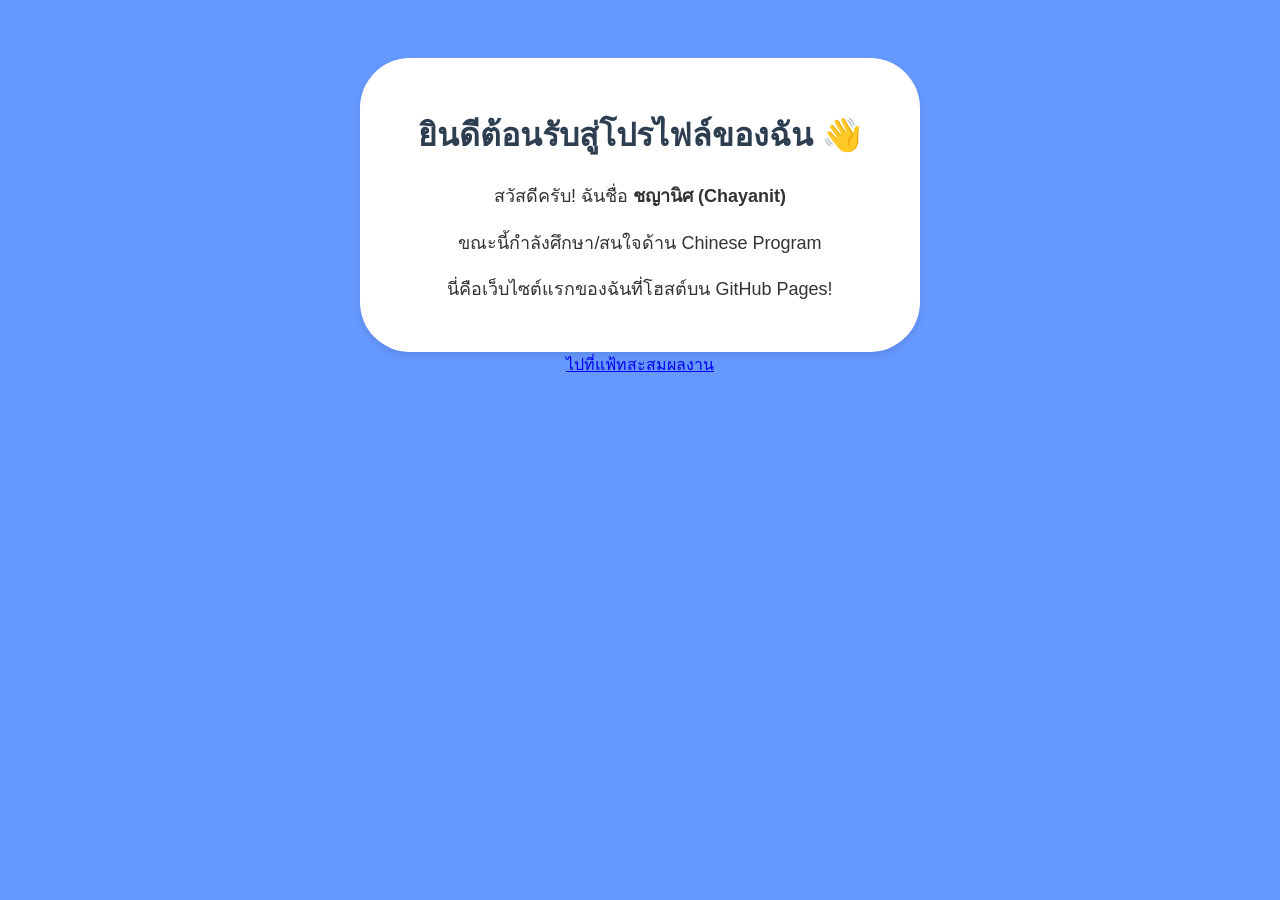
==== index.html @ b421ebf7 "Update index.html" ====
<!DOCTYPE html>
<html lang="th">
<head>
    <meta charset="UTF-8">
    <meta name="viewport" content="width=device-width, initial-scale=1.0">
    <title>ชญานิศ</title>
    <style>
        body {
            font-family: 'Segoe UI', Tahoma, Geneva, Verdana, sans-serif;
            background-color: #6699FF;
            color: #333;
            text-align: center;
            padding: 50px;
        }
        .card {
            background: white;
            padding: 30px;
            border-radius: 50px;
            box-shadow: 0 4px 8px rgba(0,0,0,0.1);
            max-width: 500px;
            margin: 0 auto;
        }
        h1 { color: #2c3e50; }
        p { font-size: 18px; line-height: 1.6; }
    </style>
</head>
<body>

    <div class="card">
        <h1>ยินดีต้อนรับสู่โปรไฟล์ของฉัน 👋</h1>
        <p>สวัสดีครับ! ฉันชื่อ <strong>ชญานิศ (Chayanit)</strong></p>
        <p>ขณะนี้กำลังศึกษา/สนใจด้าน Chinese Program</p>
        <p>นี่คือเว็บไซต์แรกของฉันที่โฮสต์บน GitHub Pages!</p>
    </div>
<!-- ปุ่มกดกลับหน้าแรก -->
<a href="portfolio.html" class="btn"> ไปที่แฟ้ทสะสมผลงาน</a>
</div>
</body>
</html>
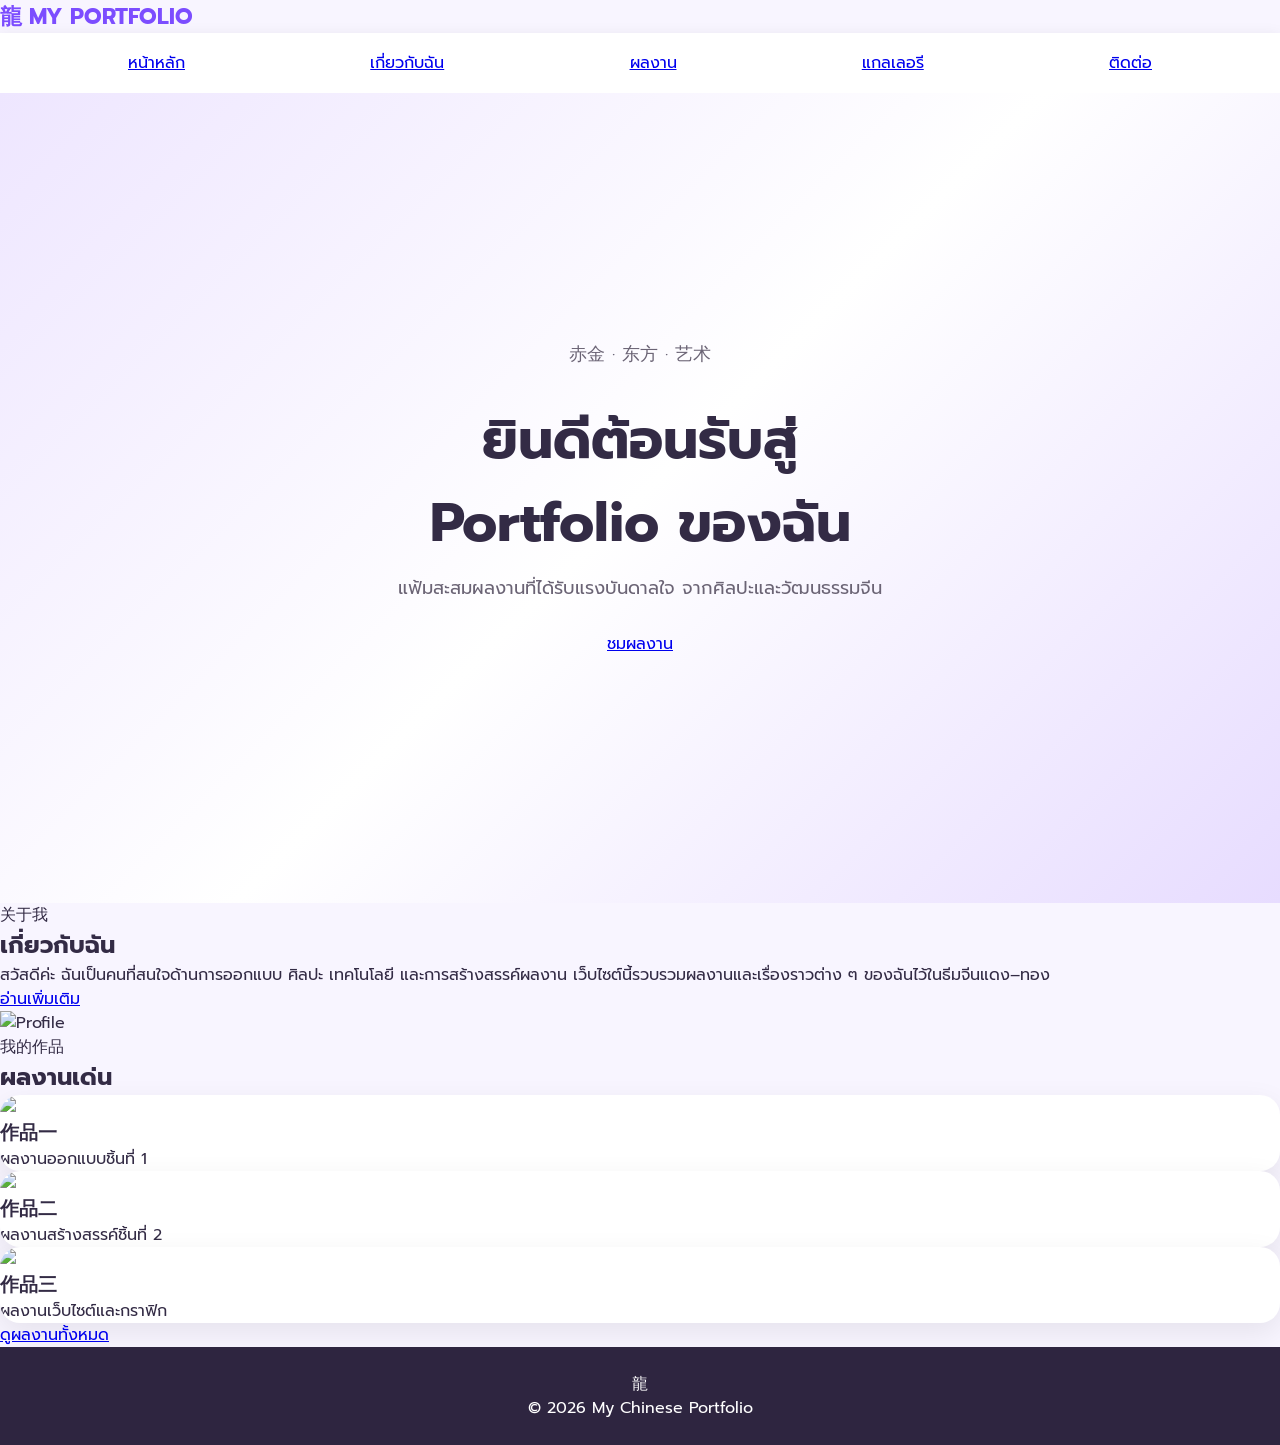
==== commit ed8d2aea: "index.html" ====
--- a/index.html
+++ b/index.html
@@ -3,37 +3,129 @@
 <head>
     <meta charset="UTF-8">
     <meta name="viewport" content="width=device-width, initial-scale=1.0">
-    <title>ชญานิศ</title>
-    <style>
-        body {
-            font-family: 'Segoe UI', Tahoma, Geneva, Verdana, sans-serif;
-            background-color: #6699FF;
-            color: #333;
-            text-align: center;
-            padding: 50px;
-        }
-        .card {
-            background: white;
-            padding: 30px;
-            border-radius: 50px;
-            box-shadow: 0 4px 8px rgba(0,0,0,0.1);
-            max-width: 500px;
-            margin: 0 auto;
-        }
-        h1 { color: #2c3e50; }
-        p { font-size: 18px; line-height: 1.6; }
-    </style>
+
+    <title>My Chinese Portfolio</title>
+
+    <link rel="stylesheet" href="style.css">
+
+    <link href="https://fonts.googleapis.com/css2?family=Noto+Serif+SC:wght@400;600;700;900&display=swap" rel="stylesheet">
 </head>
+
 <body>
 
-    <div class="card">
-        <h1>ยินดีต้อนรับสู่โปรไฟล์ของฉัน 👋</h1>
-        <p>สวัสดีครับ! ฉันชื่อ <strong>ชญานิศ (Chayanit)</strong></p>
-        <p>ขณะนี้กำลังศึกษา/สนใจด้าน Chinese Program</p>
-        <p>นี่คือเว็บไซต์แรกของฉันที่โฮสต์บน GitHub Pages!</p>
+<header class="navbar">
+
+    <div class="logo">
+        <span>龍</span>
+        MY PORTFOLIO
     </div>
-<!-- ปุ่มกดกลับหน้าแรก -->
-<a href="portfolio.html" class="btn"> ไปที่แฟ้ทสะสมผลงาน</a>
-</div>
+
+    <nav>
+        <a href="index.html">หน้าหลัก</a>
+        <a href="about.html">เกี่ยวกับฉัน</a>
+        <a href="portfolio.html">ผลงาน</a>
+        <a href="gallery.html">แกลเลอรี</a>
+        <a href="contact.html">ติดต่อ</a>
+    </nav>
+
+</header>
+
+
+<section class="hero">
+
+    <div class="hero-content">
+
+        <p class="chinese">赤金 · 东方 · 艺术</p>
+
+        <h1>
+            ยินดีต้อนรับสู่<br>
+            <span>Portfolio ของฉัน</span>
+        </h1>
+
+        <p>
+            แฟ้มสะสมผลงานที่ได้รับแรงบันดาลใจ
+            จากศิลปะและวัฒนธรรมจีน
+        </p>
+
+        <a class="gold-button" href="portfolio.html">
+            ชมผลงาน
+        </a>
+
+    </div>
+
+</section>
+
+
+<section class="intro">
+
+    <div>
+        <p class="section-cn">关于我</p>
+
+        <h2>เกี่ยวกับฉัน</h2>
+
+        <p>
+            สวัสดีค่ะ ฉันเป็นคนที่สนใจด้านการออกแบบ
+            ศิลปะ เทคโนโลยี และการสร้างสรรค์ผลงาน
+            เว็บไซต์นี้รวบรวมผลงานและเรื่องราวต่าง ๆ
+            ของฉันไว้ในธีมจีนแดง–ทอง
+        </p>
+
+        <a class="outline-button" href="about.html">
+            อ่านเพิ่มเติม
+        </a>
+    </div>
+
+    <div class="profile-frame">
+        <img src="images/profile.jpg" alt="Profile">
+    </div>
+
+</section>
+
+
+<section class="works">
+
+    <p class="section-cn">我的作品</p>
+
+    <h2>ผลงานเด่น</h2>
+
+    <div class="work-grid">
+
+        <div class="work-card">
+            <img src="images/work1.jpg">
+            <h3>作品一</h3>
+            <p>ผลงานออกแบบชิ้นที่ 1</p>
+        </div>
+
+        <div class="work-card">
+            <img src="images/work2.jpg">
+            <h3>作品二</h3>
+            <p>ผลงานสร้างสรรค์ชิ้นที่ 2</p>
+        </div>
+
+        <div class="work-card">
+            <img src="images/work3.jpg">
+            <h3>作品三</h3>
+            <p>ผลงานเว็บไซต์และกราฟิก</p>
+        </div>
+
+    </div>
+
+    <a class="gold-button" href="portfolio.html">
+        ดูผลงานทั้งหมด
+    </a>
+
+</section>
+
+
+<footer>
+
+    <div class="footer-dragon">龍</div>
+
+    <p>© 2026 My Chinese Portfolio</p>
+
+</footer>
+
+<script src="script.js"></script>
+
 </body>
 </html>
--- a/style.css
+++ b/style.css
@@ -0,0 +1,261 @@
+@import url('https://fonts.googleapis.com/css2?family=Prompt:wght@300;400;500;600;700&display=swap');
+
+* {
+    margin: 0;
+    padding: 0;
+    box-sizing: border-box;
+}
+
+html {
+    scroll-behavior: smooth;
+}
+
+body {
+    font-family: "Prompt", sans-serif;
+    background: #f8f5ff;
+    color: #332b45;
+}
+
+/* เมนู */
+nav {
+    background: white;
+    padding: 18px 10%;
+    display: flex;
+    justify-content: space-between;
+    align-items: center;
+    box-shadow: 0 3px 15px rgba(0,0,0,0.08);
+}
+
+.logo {
+    font-size: 22px;
+    font-weight: 700;
+    color: #7c4dff;
+}
+
+nav ul {
+    display: flex;
+    list-style: none;
+    gap: 25px;
+}
+
+nav ul li a {
+    text-decoration: none;
+    color: #4b4458;
+    font-weight: 500;
+}
+
+nav ul li a:hover {
+    color: #7c4dff;
+}
+
+/* หน้าแรก */
+.hero {
+    min-height: 90vh;
+    display: flex;
+    justify-content: center;
+    align-items: center;
+    text-align: center;
+
+    background: linear-gradient(135deg, #eee6ff, #ffffff, #e7dcff);
+}
+
+.hero-content {
+    max-width: 750px;
+    padding: 30px;
+}
+
+.profile {
+    width: 160px;
+    height: 160px;
+
+    margin: auto;
+    margin-bottom: 25px;
+
+    border-radius: 50%;
+
+    display: flex;
+    justify-content: center;
+    align-items: center;
+
+    font-size: 65px;
+
+    background: linear-gradient(135deg, #8b5cf6, #d8b4fe);
+
+    box-shadow: 0 15px 40px rgba(124,77,255,0.3);
+}
+
+.hero h1 {
+    font-size: 55px;
+    margin-bottom: 10px;
+}
+
+.hero p {
+    font-size: 18px;
+    color: #6b6475;
+    margin-bottom: 30px;
+}
+
+/* ปุ่ม */
+.btn {
+    display: inline-block;
+
+    padding: 14px 30px;
+
+    background: linear-gradient(135deg, #7c4dff, #a855f7);
+
+    color: white;
+    text-decoration: none;
+
+    border-radius: 30px;
+
+    font-weight: 600;
+
+    transition: 0.3s;
+}
+
+.btn:hover {
+    transform: translateY(-5px);
+}
+
+/* เนื้อหาทั่วไป */
+.page-header {
+    text-align: center;
+
+    padding: 80px 20px;
+
+    background: linear-gradient(135deg, #e9ddff, #ffffff);
+}
+
+.page-header h1 {
+    font-size: 45px;
+}
+
+.page-header p {
+    margin-top: 10px;
+    color: #756d80;
+}
+
+.content {
+    max-width: 1000px;
+    margin: auto;
+    padding: 70px 20px;
+}
+
+/* กล่อง */
+.card {
+    background: white;
+
+    padding: 35px;
+
+    border-radius: 25px;
+
+    margin-bottom: 30px;
+
+    box-shadow: 0 10px 30px rgba(0,0,0,0.08);
+}
+
+.card h2 {
+    color: #7c4dff;
+    margin-bottom: 15px;
+}
+
+.card p {
+    line-height: 2;
+    color: #5f5868;
+}
+
+/* Grid */
+.grid {
+    display: grid;
+
+    grid-template-columns: repeat(auto-fit, minmax(250px, 1fr));
+
+    gap: 25px;
+}
+
+/* ผลงาน */
+.work-card {
+    background: white;
+
+    border-radius: 20px;
+
+    overflow: hidden;
+
+    box-shadow: 0 10px 30px rgba(0,0,0,0.08);
+
+    transition: 0.3s;
+}
+
+.work-card:hover {
+    transform: translateY(-10px);
+}
+
+.work-image {
+    height: 180px;
+
+    display: flex;
+
+    justify-content: center;
+    align-items: center;
+
+    font-size: 60px;
+
+    background: linear-gradient(135deg, #c4b5fd, #f0abfc);
+}
+
+.work-text {
+    padding: 25px;
+}
+
+.work-text h3 {
+    color: #7c4dff;
+    margin-bottom: 10px;
+}
+
+/* ติดต่อ */
+.contact-box {
+    text-align: center;
+
+    background: linear-gradient(135deg, #7c4dff, #a855f7);
+
+    color: white;
+}
+
+.contact-box h2 {
+    color: white;
+}
+
+/* Footer */
+footer {
+    text-align: center;
+
+    padding: 25px;
+
+    background: #2e2540;
+
+    color: white;
+}
+
+/* มือถือ */
+@media (max-width: 700px) {
+
+    nav {
+        flex-direction: column;
+        gap: 15px;
+    }
+
+    nav ul {
+        gap: 12px;
+        flex-wrap: wrap;
+        justify-content: center;
+    }
+
+    .hero h1 {
+        font-size: 40px;
+    }
+
+    .page-header h1 {
+        font-size: 35px;
+    }
+
+}
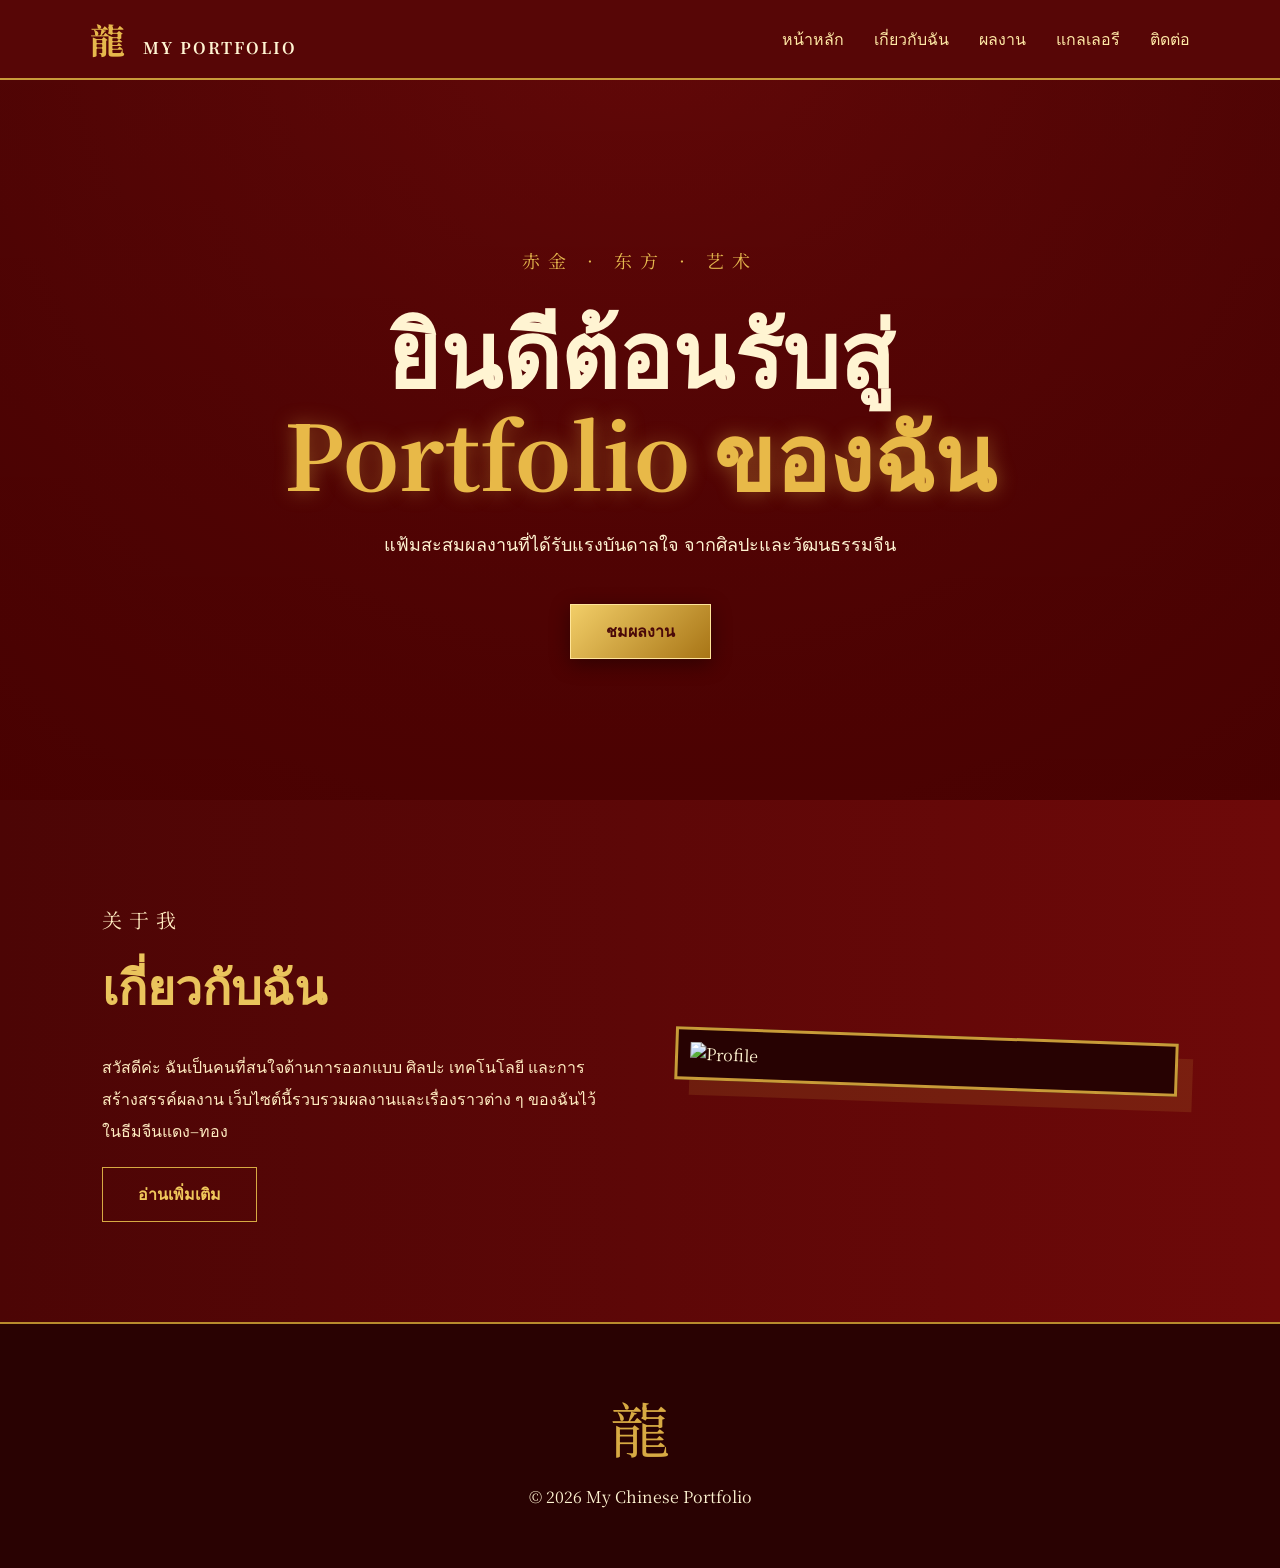
==== commit 88e8524e: "index.html" ====
--- a/index.html
+++ b/index.html
@@ -82,41 +82,6 @@
 </section>
 
 
-<section class="works">
-
-    <p class="section-cn">我的作品</p>
-
-    <h2>ผลงานเด่น</h2>
-
-    <div class="work-grid">
-
-        <div class="work-card">
-            <img src="images/work1.jpg">
-            <h3>作品一</h3>
-            <p>ผลงานออกแบบชิ้นที่ 1</p>
-        </div>
-
-        <div class="work-card">
-            <img src="images/work2.jpg">
-            <h3>作品二</h3>
-            <p>ผลงานสร้างสรรค์ชิ้นที่ 2</p>
-        </div>
-
-        <div class="work-card">
-            <img src="images/work3.jpg">
-            <h3>作品三</h3>
-            <p>ผลงานเว็บไซต์และกราฟิก</p>
-        </div>
-
-    </div>
-
-    <a class="gold-button" href="portfolio.html">
-        ดูผลงานทั้งหมด
-    </a>
-
-</section>
-
-
 <footer>
 
     <div class="footer-dragon">龍</div>
--- a/style.css
+++ b/style.css
@@ -1,261 +1,320 @@
-@import url('https://fonts.googleapis.com/css2?family=Prompt:wght@300;400;500;600;700&display=swap');
-
 * {
+    box-sizing: border-box;
     margin: 0;
     padding: 0;
-    box-sizing: border-box;
-}
-
-html {
-    scroll-behavior: smooth;
 }
 
 body {
-    font-family: "Prompt", sans-serif;
-    background: #f8f5ff;
-    color: #332b45;
-}
-
-/* เมนู */
+    font-family: "Noto Serif SC", serif;
+    background:
+        radial-gradient(circle at top, #7d1111, #3b0505 65%);
+    color: #fff4d2;
+}
+
+
+/* NAVBAR */
+
+.navbar {
+    height: 80px;
+    display: flex;
+    align-items: center;
+    justify-content: space-between;
+
+    padding: 0 7%;
+
+    background: #570606;
+    border-bottom: 2px solid #c99b3b;
+
+    position: sticky;
+    top: 0;
+    z-index: 100;
+}
+
+.logo {
+    font-weight: 700;
+    letter-spacing: 2px;
+}
+
+.logo span {
+    font-size: 35px;
+    color: #e6b84c;
+    margin-right: 10px;
+}
+
 nav {
-    background: white;
-    padding: 18px 10%;
     display: flex;
-    justify-content: space-between;
+    gap: 30px;
+}
+
+nav a {
+    color: #ffe9a6;
+    text-decoration: none;
+    transition: .3s;
+}
+
+nav a:hover {
+    color: white;
+    text-shadow: 0 0 10px #e7b94d;
+}
+
+
+/* HERO */
+
+.hero {
+    min-height: 720px;
+
+    display: flex;
     align-items: center;
-    box-shadow: 0 3px 15px rgba(0,0,0,0.08);
-}
-
-.logo {
+    justify-content: center;
+
+    text-align: center;
+
+    background:
+        linear-gradient(
+            rgba(75,0,0,.55),
+            rgba(75,0,0,.8)
+        ),
+        url("images/hero.jpg");
+
+    background-size: cover;
+    background-position: center;
+}
+
+.hero-content {
+    max-width: 850px;
+    padding: 40px;
+}
+
+.chinese {
+    color: #e5b94f;
     font-size: 22px;
-    font-weight: 700;
-    color: #7c4dff;
-}
-
-nav ul {
-    display: flex;
-    list-style: none;
-    gap: 25px;
-}
-
-nav ul li a {
+    letter-spacing: 8px;
+    margin-bottom: 20px;
+}
+
+.hero h1 {
+    font-size: clamp(45px, 8vw, 90px);
+    line-height: 1.15;
+}
+
+.hero h1 span {
+    color: #e8b948;
+    text-shadow: 0 0 20px rgba(232,185,72,.4);
+}
+
+.hero p {
+    margin: 25px auto;
+    font-size: 18px;
+    max-width: 600px;
+}
+
+
+/* BUTTON */
+
+.gold-button,
+.outline-button {
+    display: inline-block;
+    margin-top: 20px;
+
+    padding: 14px 35px;
+
     text-decoration: none;
-    color: #4b4458;
-    font-weight: 500;
-}
-
-nav ul li a:hover {
-    color: #7c4dff;
-}
-
-/* หน้าแรก */
-.hero {
-    min-height: 90vh;
-    display: flex;
-    justify-content: center;
+    font-weight: bold;
+
+    transition: .3s;
+}
+
+.gold-button {
+    background: linear-gradient(135deg,#f2ce68,#a87516);
+    color: #4a0808;
+
+    border: 1px solid #ffe59a;
+
+    box-shadow: 0 5px 20px rgba(0,0,0,.4);
+}
+
+.gold-button:hover {
+    transform: translateY(-4px);
+    box-shadow: 0 10px 30px rgba(231,184,68,.4);
+}
+
+.outline-button {
+    color: #f0c85b;
+    border: 1px solid #d7aa43;
+}
+
+.outline-button:hover {
+    background: #d7aa43;
+    color: #400505;
+}
+
+
+/* SECTIONS */
+
+section {
+    padding: 100px 8%;
+}
+
+.intro {
+    display: grid;
+    grid-template-columns: 1fr 1fr;
+    gap: 70px;
+
     align-items: center;
+
+    background:
+        linear-gradient(
+            90deg,
+            #4c0505,
+            #6e0909
+        );
+}
+
+.section-cn {
+    color: #dcae42;
+    letter-spacing: 7px;
+    font-size: 20px;
+}
+
+h2 {
+    font-size: 48px;
+    color: #eac45c;
+    margin: 10px 0 25px;
+}
+
+.intro p {
+    line-height: 2;
+    color: #ffecc1;
+}
+
+
+/* PROFILE */
+
+.profile-frame {
+    border: 3px solid #c89b38;
+    padding: 12px;
+
+    background: #270202;
+
+    transform: rotate(2deg);
+
+    box-shadow: 15px 15px 0 rgba(200,155,56,.15);
+}
+
+.profile-frame img {
+    width: 100%;
+    display: block;
+}
+
+
+/* WORKS */
+
+.works {
     text-align: center;
 
-    background: linear-gradient(135deg, #eee6ff, #ffffff, #e7dcff);
-}
-
-.hero-content {
-    max-width: 750px;
-    padding: 30px;
-}
-
-.profile {
-    width: 160px;
-    height: 160px;
-
-    margin: auto;
-    margin-bottom: 25px;
-
-    border-radius: 50%;
-
-    display: flex;
-    justify-content: center;
-    align-items: center;
-
-    font-size: 65px;
-
-    background: linear-gradient(135deg, #8b5cf6, #d8b4fe);
-
-    box-shadow: 0 15px 40px rgba(124,77,255,0.3);
-}
-
-.hero h1 {
-    font-size: 55px;
-    margin-bottom: 10px;
-}
-
-.hero p {
-    font-size: 18px;
-    color: #6b6475;
-    margin-bottom: 30px;
-}
-
-/* ปุ่ม */
-.btn {
-    display: inline-block;
-
-    padding: 14px 30px;
-
-    background: linear-gradient(135deg, #7c4dff, #a855f7);
-
-    color: white;
-    text-decoration: none;
-
-    border-radius: 30px;
-
-    font-weight: 600;
-
-    transition: 0.3s;
-}
-
-.btn:hover {
-    transform: translateY(-5px);
-}
-
-/* เนื้อหาทั่วไป */
-.page-header {
-    text-align: center;
-
-    padding: 80px 20px;
-
-    background: linear-gradient(135deg, #e9ddff, #ffffff);
-}
-
-.page-header h1 {
-    font-size: 45px;
-}
-
-.page-header p {
-    margin-top: 10px;
-    color: #756d80;
-}
-
-.content {
-    max-width: 1000px;
-    margin: auto;
-    padding: 70px 20px;
-}
-
-/* กล่อง */
-.card {
-    background: white;
-
-    padding: 35px;
-
-    border-radius: 25px;
-
-    margin-bottom: 30px;
-
-    box-shadow: 0 10px 30px rgba(0,0,0,0.08);
-}
-
-.card h2 {
-    color: #7c4dff;
-    margin-bottom: 15px;
-}
-
-.card p {
-    line-height: 2;
-    color: #5f5868;
-}
-
-/* Grid */
-.grid {
+    background:
+        linear-gradient(
+            rgba(50,0,0,.93),
+            rgba(50,0,0,.93)
+        ),
+        url("images/chinese-pattern.jpg");
+
+    background-size: 500px;
+}
+
+.work-grid {
     display: grid;
 
-    grid-template-columns: repeat(auto-fit, minmax(250px, 1fr));
-
-    gap: 25px;
-}
-
-/* ผลงาน */
+    grid-template-columns:
+        repeat(3, 1fr);
+
+    gap: 30px;
+
+    margin: 50px 0;
+}
+
 .work-card {
-    background: white;
-
-    border-radius: 20px;
+    background: #620909;
+    border: 1px solid #b98b2d;
 
     overflow: hidden;
 
-    box-shadow: 0 10px 30px rgba(0,0,0,0.08);
-
-    transition: 0.3s;
+    transition: .4s;
 }
 
 .work-card:hover {
     transform: translateY(-10px);
-}
-
-.work-image {
-    height: 180px;
-
-    display: flex;
-
-    justify-content: center;
-    align-items: center;
-
-    font-size: 60px;
-
-    background: linear-gradient(135deg, #c4b5fd, #f0abfc);
-}
-
-.work-text {
-    padding: 25px;
-}
-
-.work-text h3 {
-    color: #7c4dff;
-    margin-bottom: 10px;
-}
-
-/* ติดต่อ */
-.contact-box {
-    text-align: center;
-
-    background: linear-gradient(135deg, #7c4dff, #a855f7);
-
-    color: white;
-}
-
-.contact-box h2 {
-    color: white;
-}
-
-/* Footer */
+    box-shadow: 0 15px 35px rgba(0,0,0,.5);
+}
+
+.work-card img {
+    width: 100%;
+    height: 280px;
+
+    object-fit: cover;
+}
+
+.work-card h3 {
+    color: #e9bf52;
+    font-size: 25px;
+    margin: 20px 0 8px;
+}
+
+.work-card p {
+    padding-bottom: 25px;
+    color: #ffe8b0;
+}
+
+
+/* FOOTER */
+
 footer {
     text-align: center;
-
-    padding: 25px;
-
-    background: #2e2540;
-
-    color: white;
-}
-
-/* มือถือ */
-@media (max-width: 700px) {
+    padding: 60px;
+
+    background: #290202;
+
+    border-top: 2px solid #b98b2d;
+}
+
+.footer-dragon {
+    color: #d7aa43;
+    font-size: 60px;
+    margin-bottom: 15px;
+}
+
+
+/* MOBILE */
+
+@media (max-width: 800px) {
+
+    .navbar {
+        height: auto;
+        padding: 20px;
+        flex-direction: column;
+        gap: 20px;
+    }
 
     nav {
-        flex-direction: column;
-        gap: 15px;
-    }
-
-    nav ul {
-        gap: 12px;
         flex-wrap: wrap;
         justify-content: center;
-    }
-
-    .hero h1 {
-        font-size: 40px;
-    }
-
-    .page-header h1 {
-        font-size: 35px;
-    }
-
-}
+        gap: 15px;
+    }
+
+    .intro {
+        grid-template-columns: 1fr;
+    }
+
+    .work-grid {
+        grid-template-columns: 1fr;
+    }
+
+    section {
+        padding: 70px 6%;
+    }
+
+    h2 {
+        font-size: 38px;
+    }
+
+}
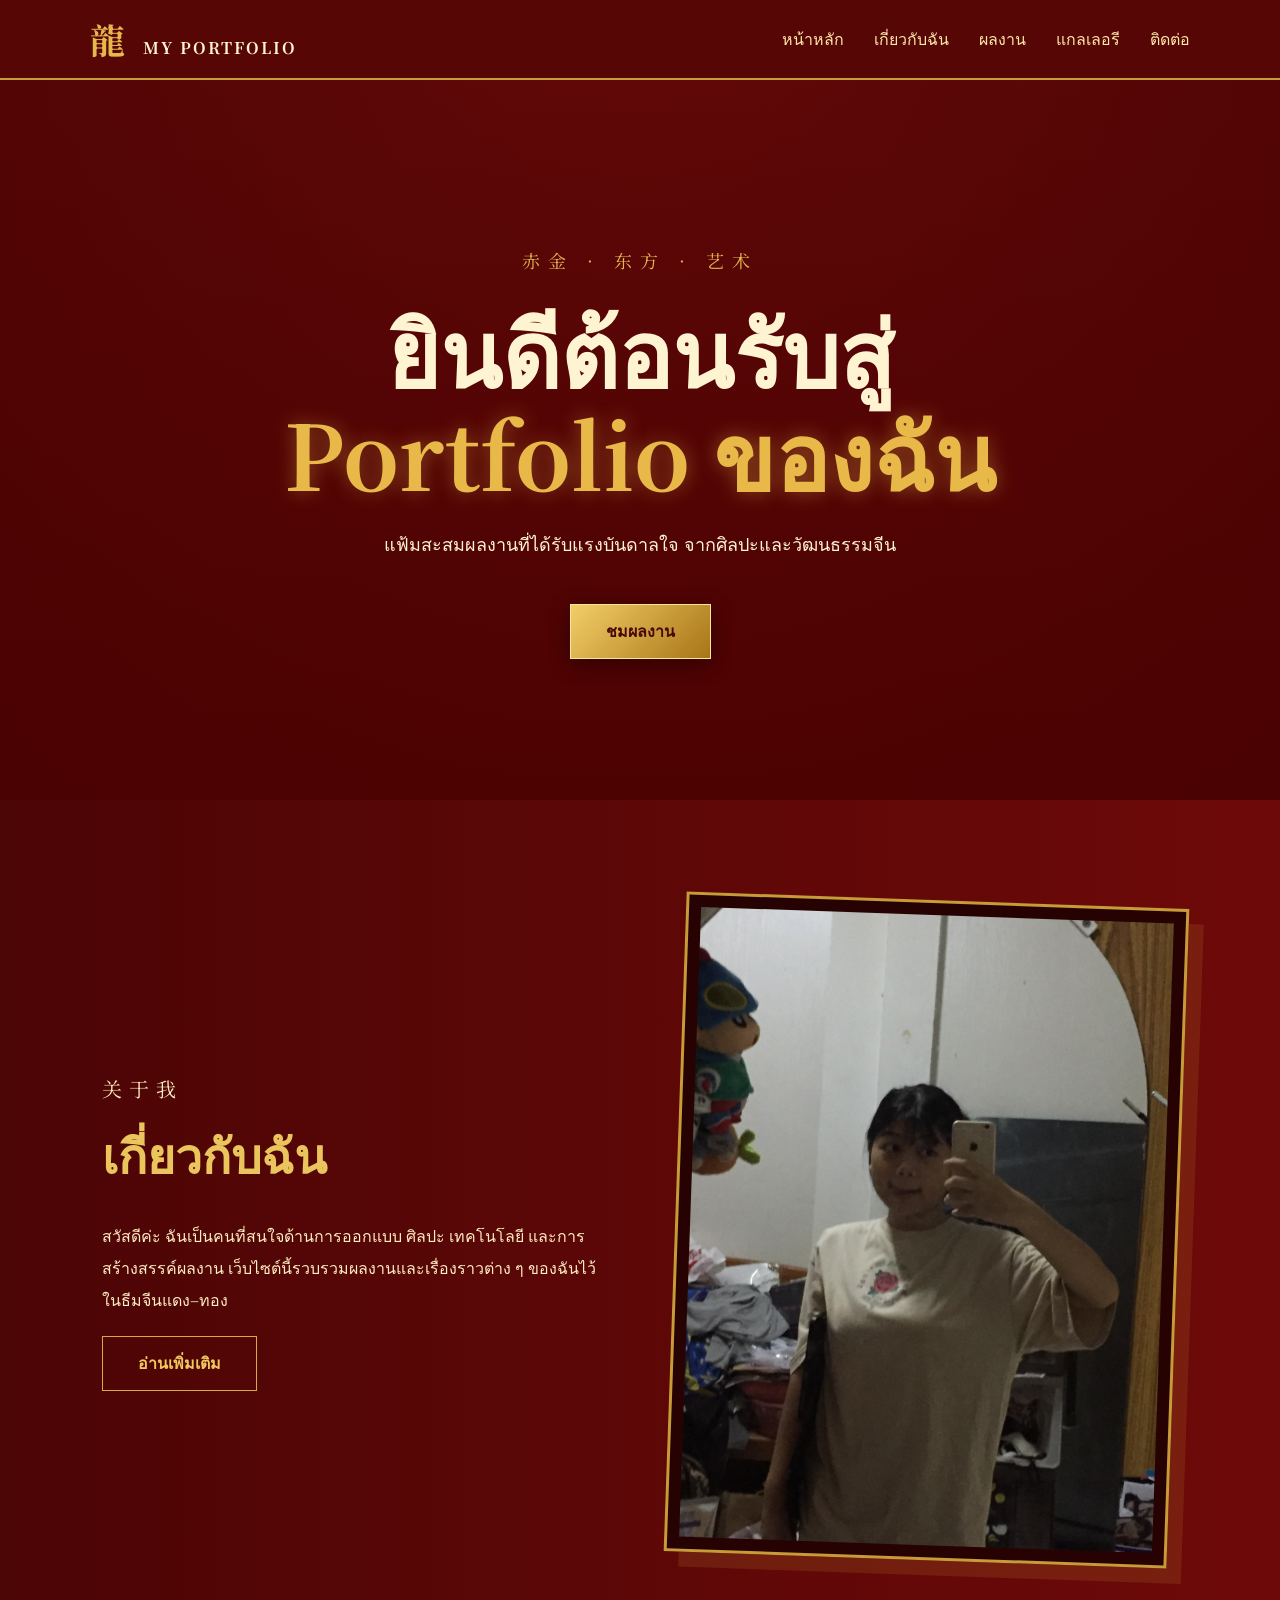
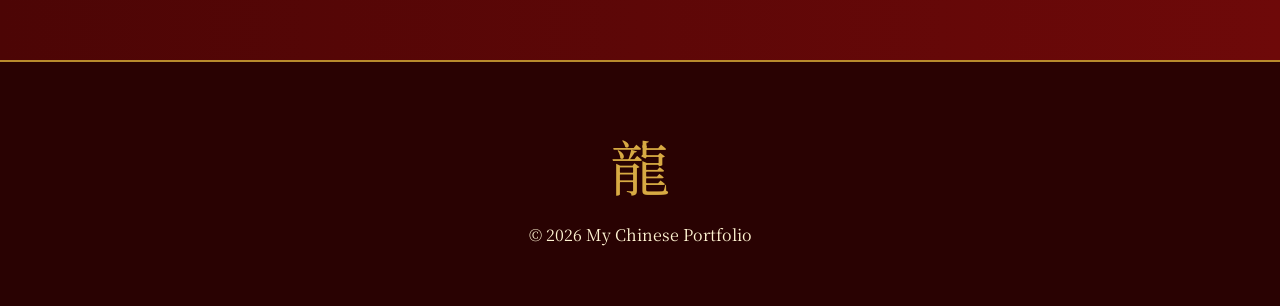
==== commit 0eadf4b4: "index.html" ====
--- a/index.html
+++ b/index.html
@@ -76,7 +76,7 @@
     </div>
 
     <div class="profile-frame">
-        <img src="images/profile.jpg" alt="Profile">
+        <img src="IMG_0104.jpeg" alt="Profile">
     </div>
 
 </section>
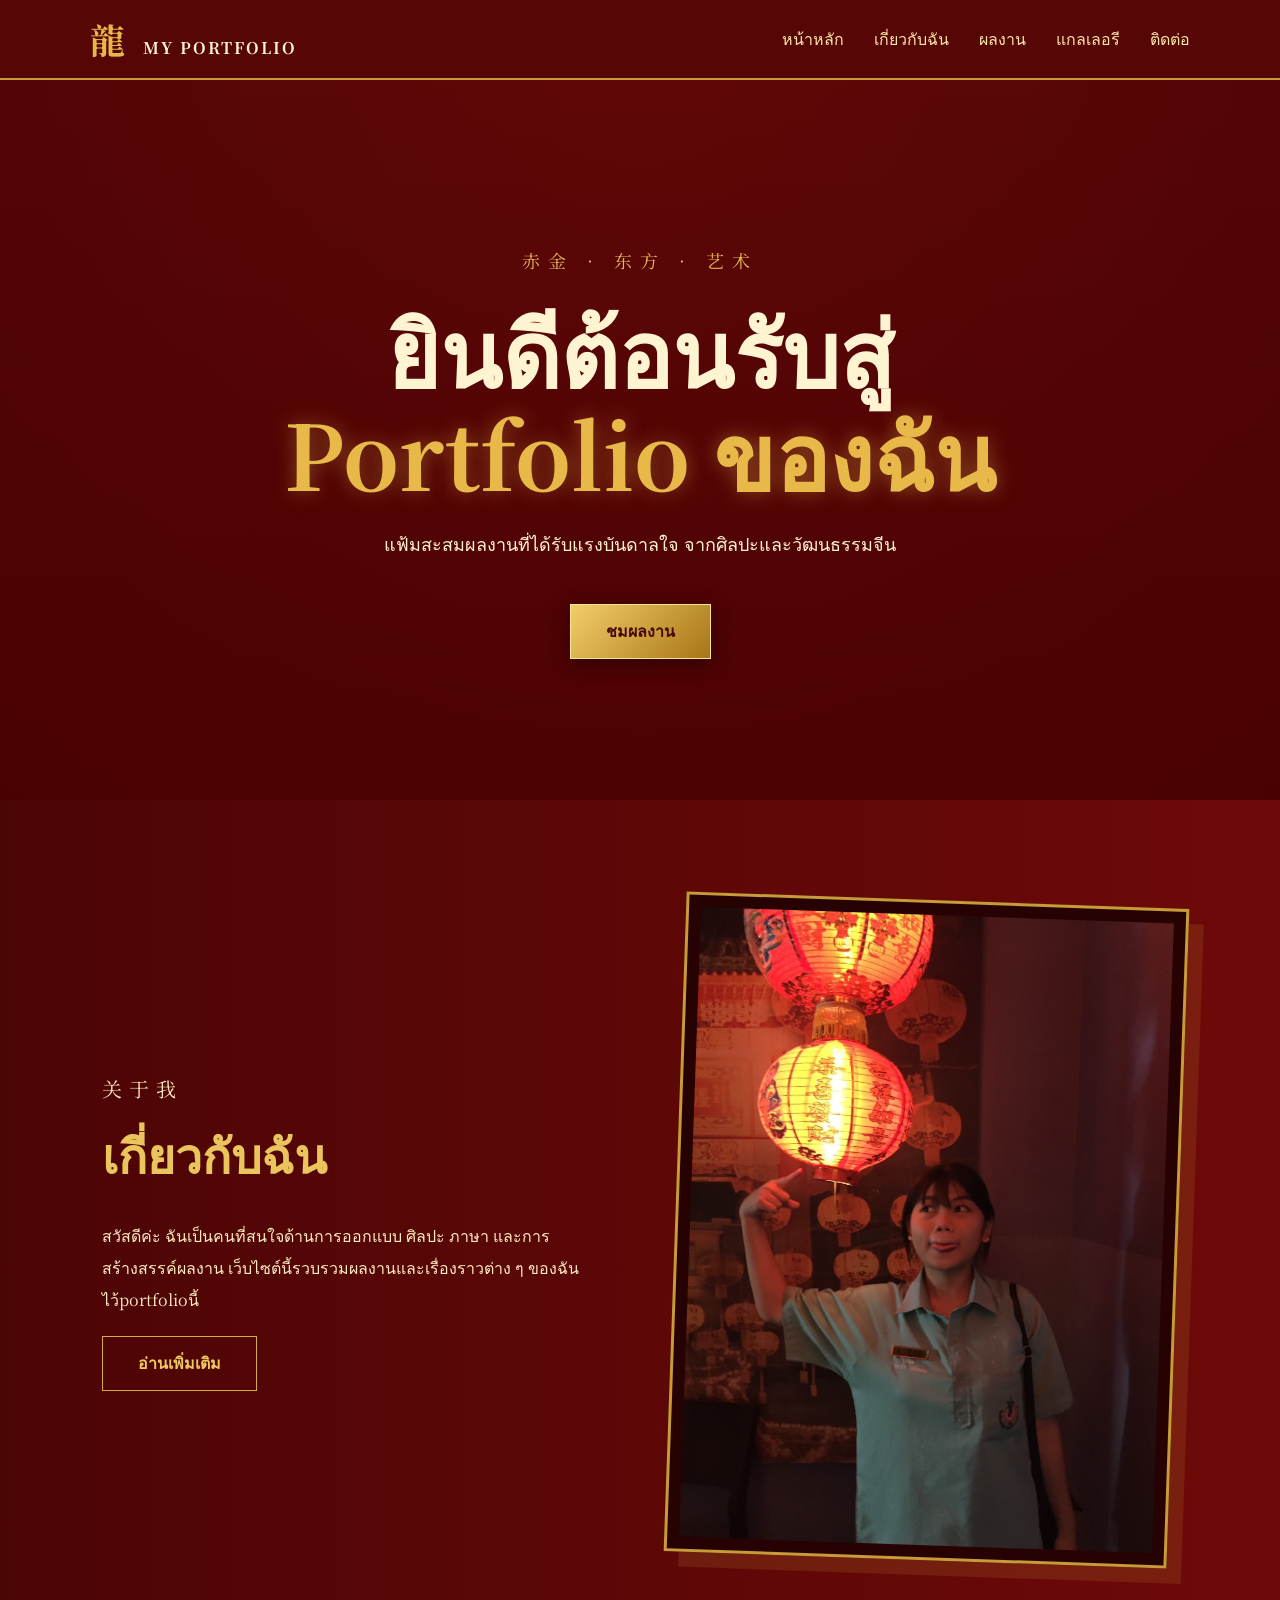
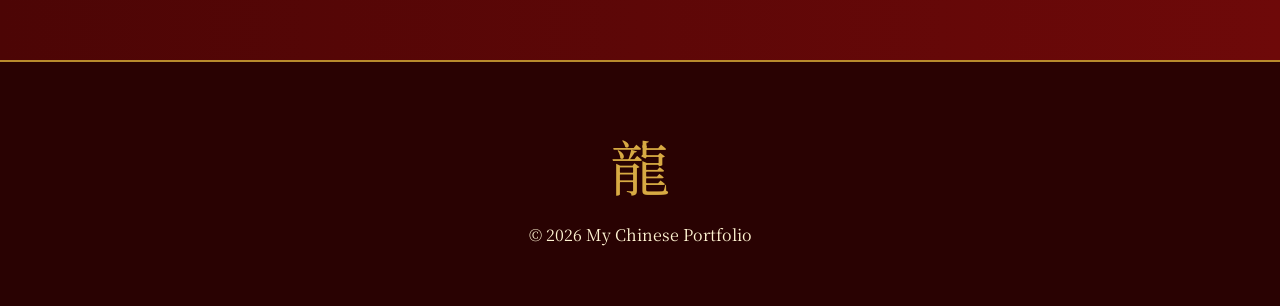
==== commit 00feb4ae: "index.html" ====
--- a/index.html
+++ b/index.html
@@ -65,9 +65,9 @@
 
         <p>
             สวัสดีค่ะ ฉันเป็นคนที่สนใจด้านการออกแบบ
-            ศิลปะ เทคโนโลยี และการสร้างสรรค์ผลงาน
+            ศิลปะ ภาษา และการสร้างสรรค์ผลงาน
             เว็บไซต์นี้รวบรวมผลงานและเรื่องราวต่าง ๆ
-            ของฉันไว้ในธีมจีนแดง–ทอง
+            ของฉันไว้portfolioนี้
         </p>
 
         <a class="outline-button" href="about.html">
@@ -76,7 +76,7 @@
     </div>
 
     <div class="profile-frame">
-        <img src="IMG_0104.jpeg" alt="Profile">
+        <img src="IMG_1229.jpeg" alt="Profile">
     </div>
 
 </section>
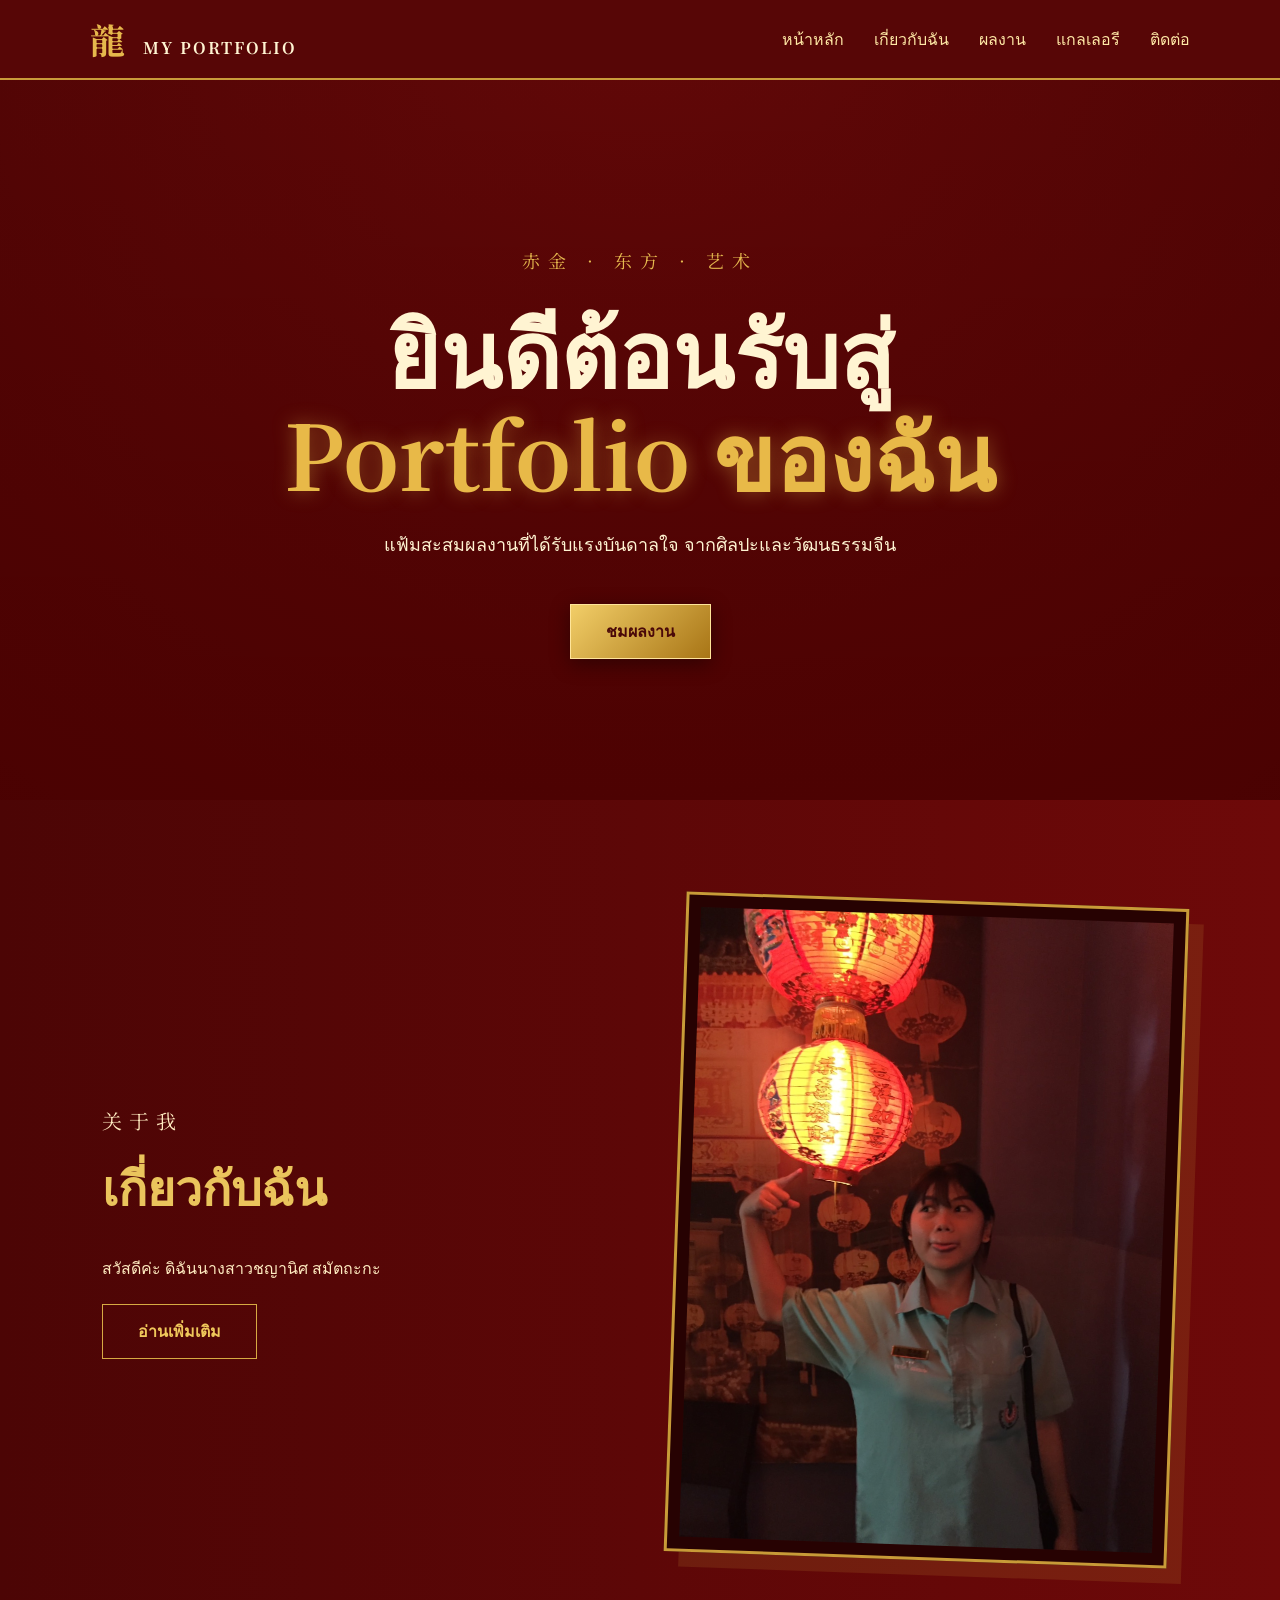
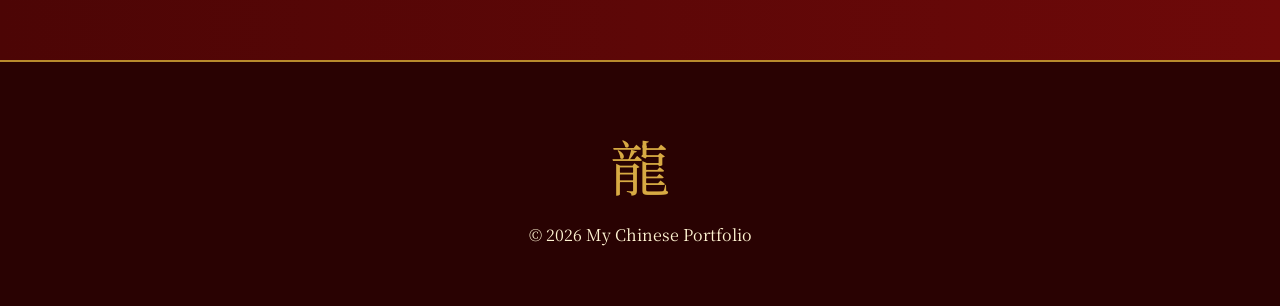
==== commit ba887a24: "index.html" ====
--- a/index.html
+++ b/index.html
@@ -64,10 +64,7 @@
         <h2>เกี่ยวกับฉัน</h2>
 
         <p>
-            สวัสดีค่ะ ฉันเป็นคนที่สนใจด้านการออกแบบ
-            ศิลปะ ภาษา และการสร้างสรรค์ผลงาน
-            เว็บไซต์นี้รวบรวมผลงานและเรื่องราวต่าง ๆ
-            ของฉันไว้portfolioนี้
+            สวัสดีค่ะ ดิฉันนางสาวชญานิศ สมัตถะกะ
         </p>
 
         <a class="outline-button" href="about.html">
--- a/style.css
+++ b/style.css
@@ -318,3 +318,144 @@
     }
 
 }
+.social-box {
+    min-height: 560px;
+    border: 2px solid #d6a928;
+    background: rgba(100, 0, 0, 0.7);
+
+    display: grid;
+    grid-template-rows: 1fr 1fr;
+}
+
+.social {
+    display: flex;
+    flex-direction: column;
+    align-items: center;
+    justify-content: center;
+    text-align: center;
+}
+
+.social:first-child {
+    border-bottom: 2px solid #d6a928;
+}
+
+.icon {
+    font-size: 55px;
+    margin-bottom: 20px;
+}
+
+.contact-link {
+    color: #f5d77a;
+    font-size: 30px;
+    font-weight: bold;
+    text-decoration: none;
+}
+
+.detail {
+    margin-top: 15px;
+    color: white;
+    font-size: 20px;
+}
+/* =========================
+   NAVIGATION FIX
+========================= */
+
+.navbar {
+    height: 80px;
+    display: flex;
+    align-items: center;
+    justify-content: space-between;
+    padding: 0 7%;
+
+    background: #570606;
+    border-bottom: 2px solid #c99b3b;
+
+    position: sticky;
+    top: 0;
+    z-index: 99999;
+}
+
+nav {
+    display: flex;
+    gap: 30px;
+    position: relative;
+    z-index: 100000;
+}
+
+nav a {
+    display: inline-block;
+    position: relative;
+    z-index: 100001;
+
+    color: #ffe9a6;
+    text-decoration: none;
+
+    cursor: pointer;
+    pointer-events: auto;
+
+    transition: .3s;
+}
+
+nav a:hover {
+    color: white;
+    text-shadow: 0 0 10px #e7b94d;
+}
+
+/* ป้องกัน element ตกแต่งมาบังเมนู */
+.contact::before,
+.contact::after,
+#contact::before,
+#contact::after {
+    pointer-events: none;
+}/* =========================
+   NAVIGATION FIX
+========================= */
+
+.navbar {
+    height: 80px;
+    display: flex;
+    align-items: center;
+    justify-content: space-between;
+    padding: 0 7%;
+
+    background: #570606;
+    border-bottom: 2px solid #c99b3b;
+
+    position: sticky;
+    top: 0;
+    z-index: 99999;
+}
+
+nav {
+    display: flex;
+    gap: 30px;
+    position: relative;
+    z-index: 100000;
+}
+
+nav a {
+    display: inline-block;
+    position: relative;
+    z-index: 100001;
+
+    color: #ffe9a6;
+    text-decoration: none;
+
+    cursor: pointer;
+    pointer-events: auto;
+
+    transition: .3s;
+}
+
+nav a:hover {
+    color: white;
+    text-shadow: 0 0 10px #e7b94d;
+}
+
+/* ป้องกัน element ตกแต่งมาบังเมนู */
+.contact::before,
+.contact::after,
+#contact::before,
+#contact::after {
+    pointer-events: none;
+}
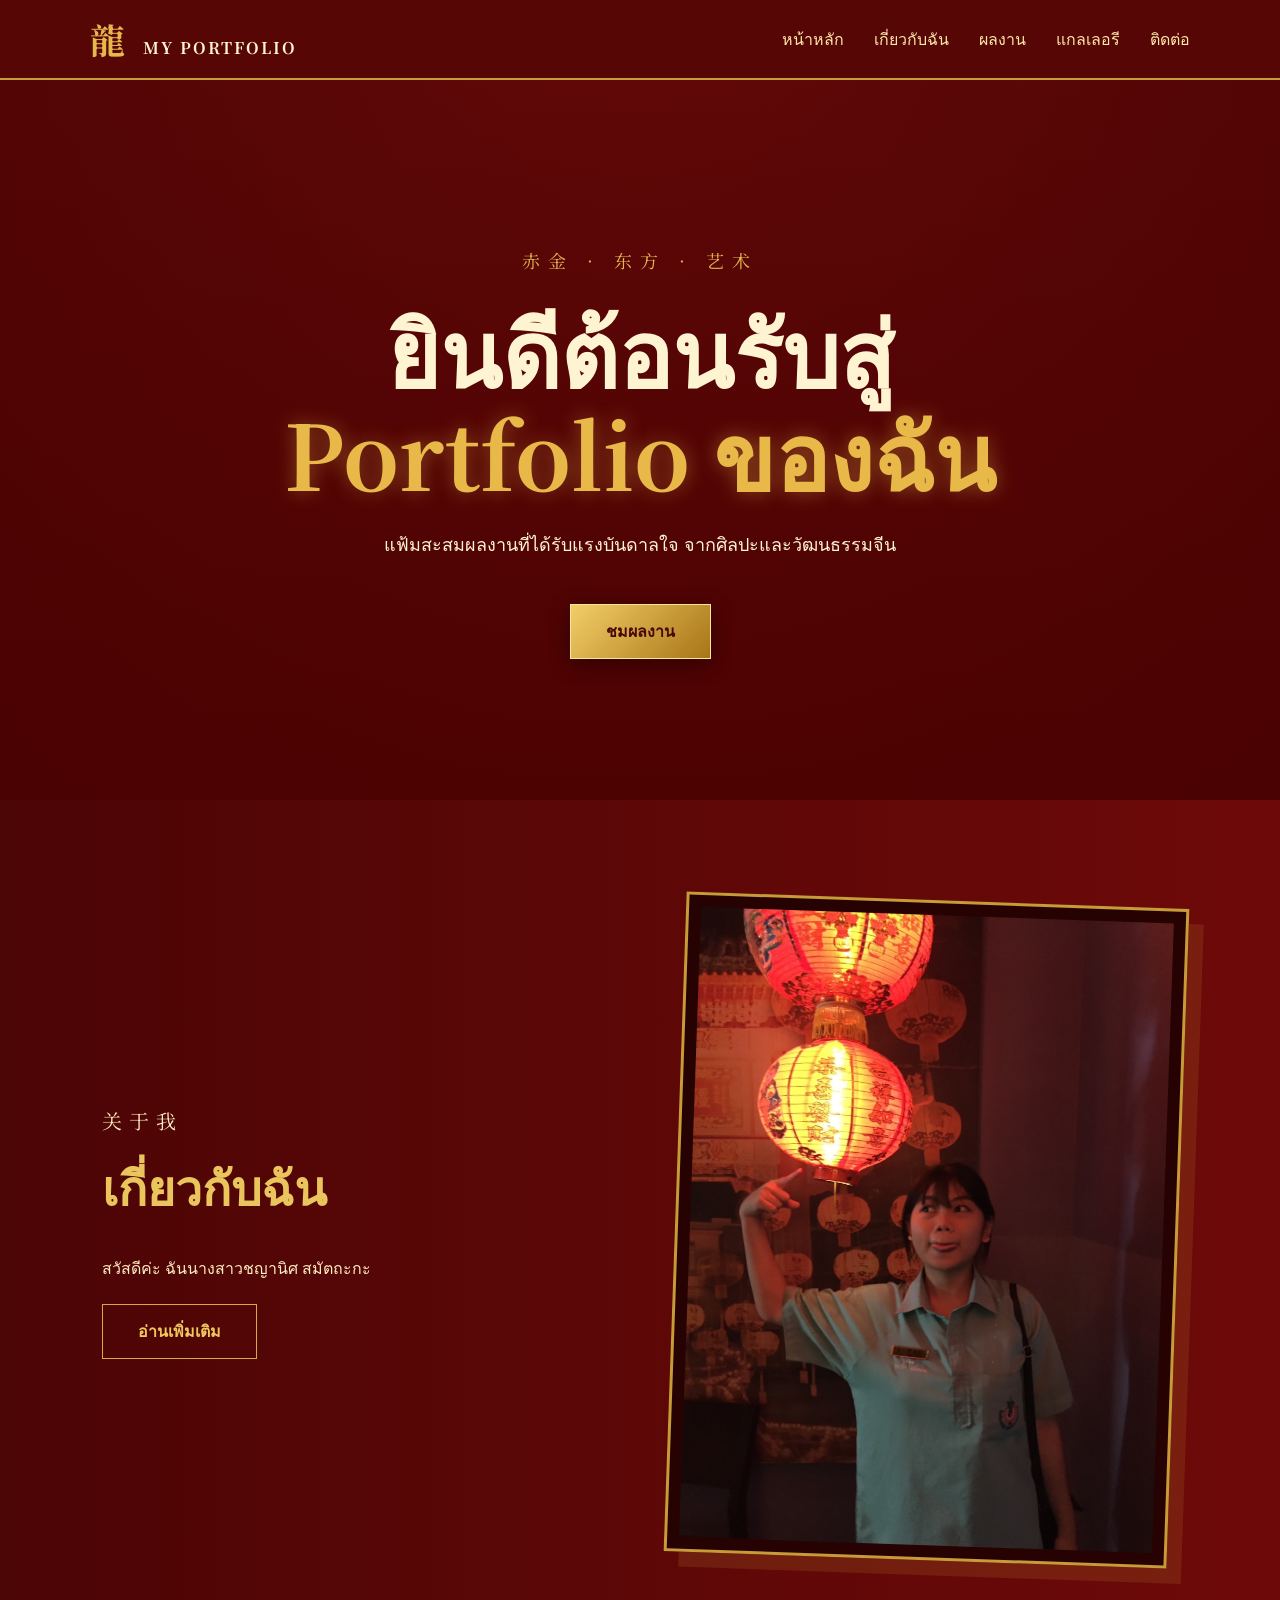
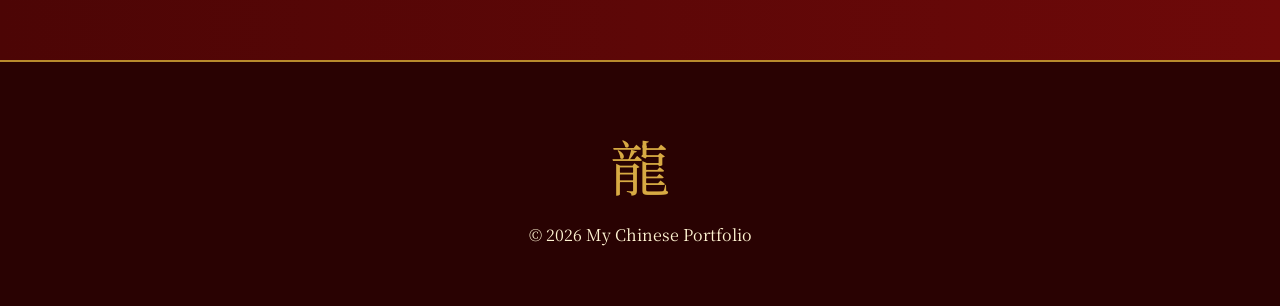
==== commit 84415e27: "index.html" ====
--- a/index.html
+++ b/index.html
@@ -64,7 +64,7 @@
         <h2>เกี่ยวกับฉัน</h2>
 
         <p>
-            สวัสดีค่ะ ดิฉันนางสาวชญานิศ สมัตถะกะ
+            สวัสดีค่ะ ฉันนางสาวชญานิศ สมัตถะกะ
         </p>
 
         <a class="outline-button" href="about.html">
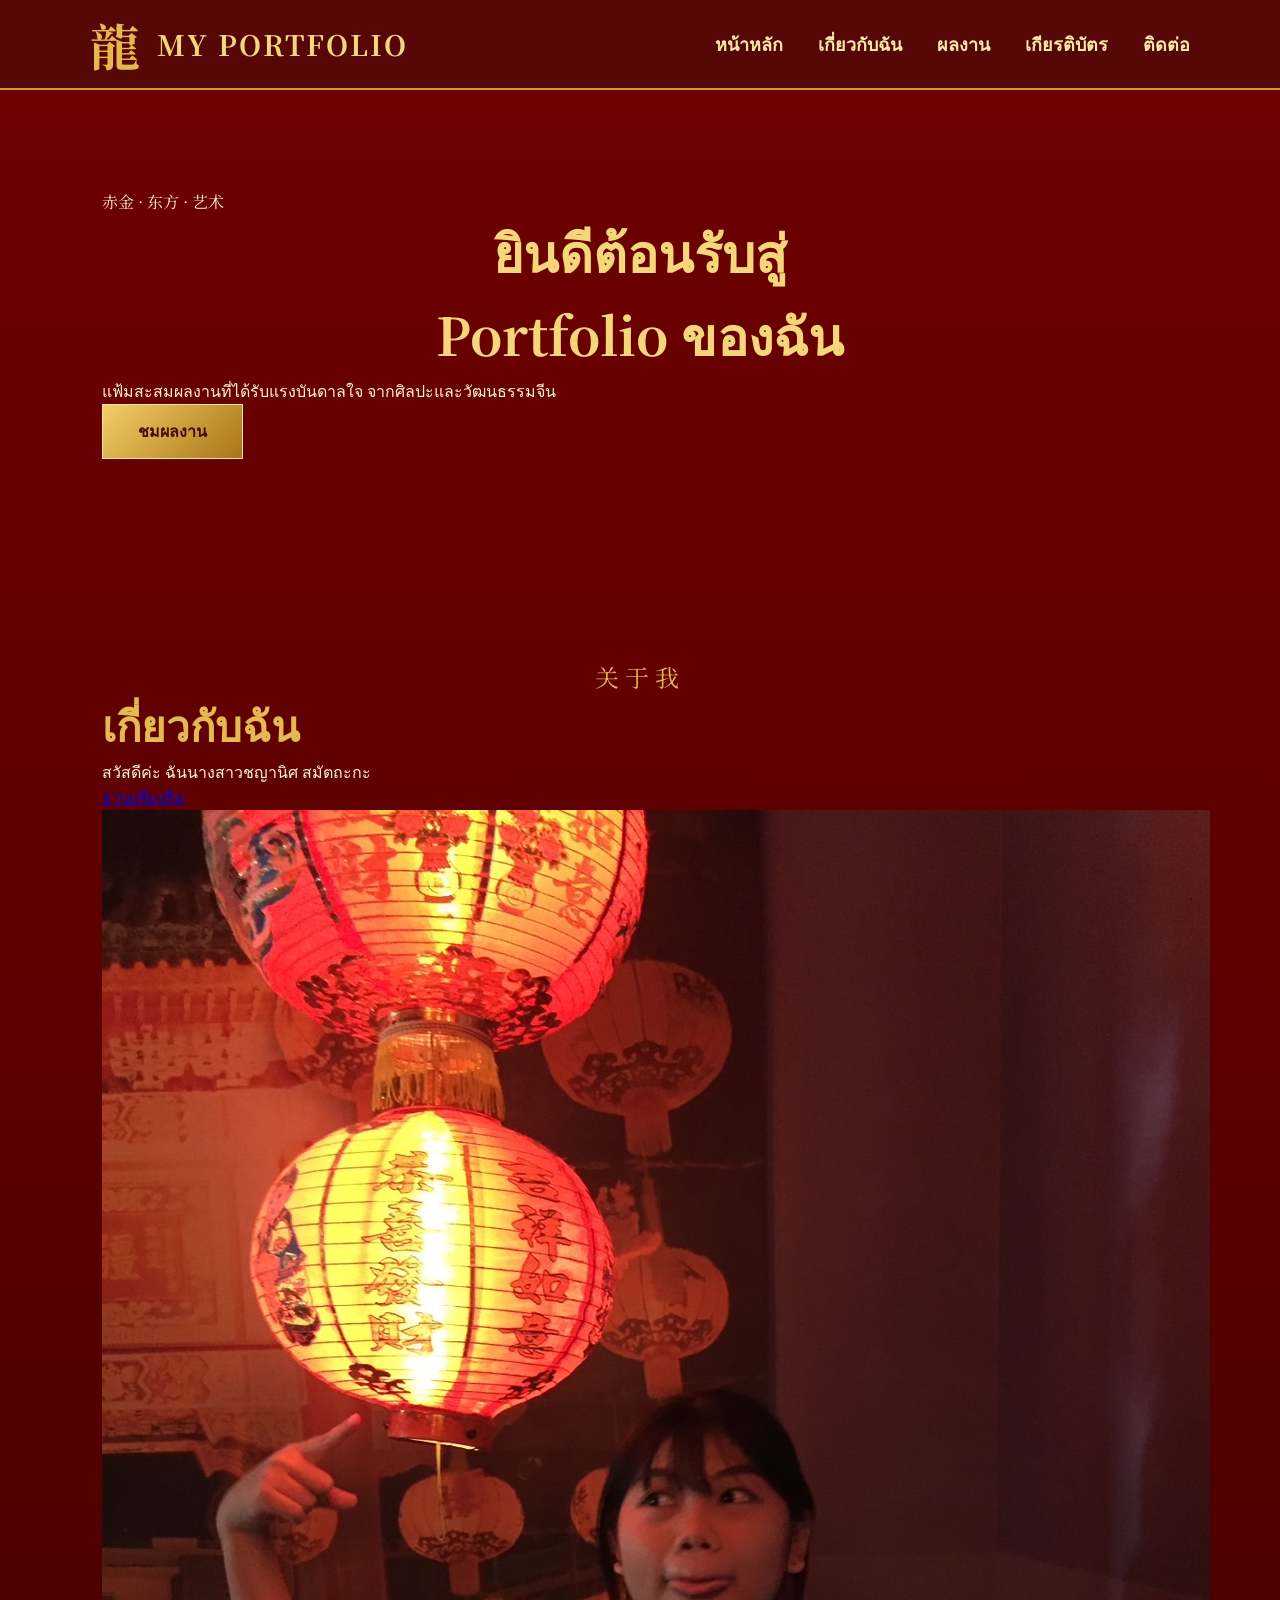
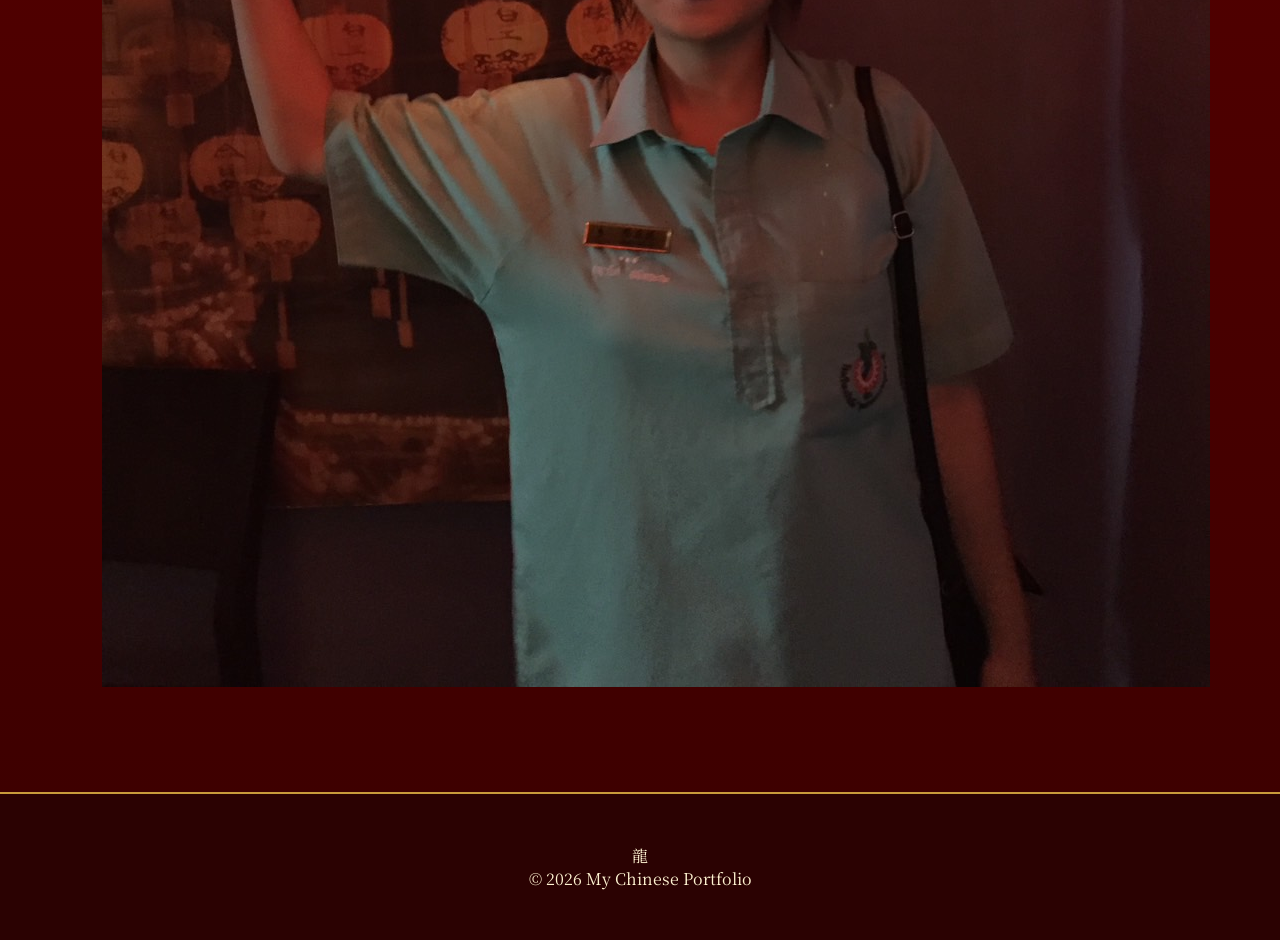
==== commit 3bbf1b7d: "index.html" ====
--- a/index.html
+++ b/index.html
@@ -1,5 +1,6 @@
 <!DOCTYPE html>
 <html lang="th">
+
 <head>
     <meta charset="UTF-8">
     <meta name="viewport" content="width=device-width, initial-scale=1.0">
@@ -24,7 +25,7 @@
         <a href="index.html">หน้าหลัก</a>
         <a href="about.html">เกี่ยวกับฉัน</a>
         <a href="portfolio.html">ผลงาน</a>
-        <a href="gallery.html">แกลเลอรี</a>
+        <a href="gallery.html">เกียรติบัตร</a>
         <a href="contact.html">ติดต่อ</a>
     </nav>
 
@@ -47,7 +48,7 @@
             จากศิลปะและวัฒนธรรมจีน
         </p>
 
-        <a class="gold-button" href="portfolio.html">
+        <a href="portfolio.html" class="gold-button">
             ชมผลงาน
         </a>
 
@@ -59,6 +60,7 @@
 <section class="intro">
 
     <div>
+
         <p class="section-cn">关于我</p>
 
         <h2>เกี่ยวกับฉัน</h2>
@@ -67,13 +69,17 @@
             สวัสดีค่ะ ฉันนางสาวชญานิศ สมัตถะกะ
         </p>
 
-        <a class="outline-button" href="about.html">
+        <a href="about.html" class="outline-button">
             อ่านเพิ่มเติม
         </a>
+
     </div>
 
+
     <div class="profile-frame">
-        <img src="IMG_1229.jpeg" alt="Profile">
+
+        <img src="IMG_1229.jpeg" alt="รูปโปรไฟล์">
+
     </div>
 
 </section>
@@ -81,13 +87,15 @@
 
 <footer>
 
-    <div class="footer-dragon">龍</div>
+    <div class="footer-dragon">
+        龍
+    </div>
 
-    <p>© 2026 My Chinese Portfolio</p>
+    <p>
+        © 2026 My Chinese Portfolio
+    </p>
 
 </footer>
 
-<script src="script.js"></script>
-
 </body>
 </html>
--- a/style.css
+++ b/style.css
@@ -1,21 +1,26 @@
+/* =========================
+   RESET
+========================= */
+
 * {
-    box-sizing: border-box;
     margin: 0;
     padding: 0;
+    box-sizing: border-box;
 }
 
 body {
     font-family: "Noto Serif SC", serif;
-    background:
-        radial-gradient(circle at top, #7d1111, #3b0505 65%);
+    background: linear-gradient(180deg, #700000, #3b0000);
     color: #fff4d2;
 }
 
-
-/* NAVBAR */
+/* =========================
+   NAVBAR
+========================= */
 
 .navbar {
-    height: 80px;
+    height: 90px;
+
     display: flex;
     align-items: center;
     justify-content: space-between;
@@ -27,29 +32,38 @@
 
     position: sticky;
     top: 0;
-    z-index: 100;
+    z-index: 1000;
 }
 
 .logo {
-    font-weight: 700;
+    display: flex;
+    align-items: center;
+
+    font-size: 28px;
+    font-weight: bold;
+    color: #f5d77a;
+
     letter-spacing: 2px;
 }
 
 .logo span {
-    font-size: 35px;
+    font-size: 50px;
+    margin-right: 15px;
     color: #e6b84c;
-    margin-right: 10px;
 }
 
 nav {
     display: flex;
-    gap: 30px;
+    gap: 35px;
 }
 
 nav a {
     color: #ffe9a6;
     text-decoration: none;
-    transition: .3s;
+    font-weight: bold;
+    font-size: 18px;
+
+    transition: 0.3s;
 }
 
 nav a:hover {
@@ -57,405 +71,251 @@
     text-shadow: 0 0 10px #e7b94d;
 }
 
-
-/* HERO */
-
-.hero {
-    min-height: 720px;
-
-    display: flex;
+/* =========================
+   SECTION
+========================= */
+
+section {
+    padding: 100px 8%;
+}
+
+/* =========================
+   TITLES
+========================= */
+
+.section-cn,
+.chinese-title {
+    color: #e5b94f;
+    font-size: 24px;
+    letter-spacing: 6px;
+    text-align: center;
+}
+
+h1 {
+    color: #f5d77a;
+    font-size: 52px;
+    text-align: center;
+}
+
+h2 {
+    color: #e5b94f;
+    font-size: 42px;
+}
+
+/* =========================
+   BUTTON
+========================= */
+
+.gold-button {
+    display: inline-block;
+
+    padding: 14px 35px;
+
+    background: linear-gradient(
+        135deg,
+        #f2ce68,
+        #a87516
+    );
+
+    color: #4a0808;
+    text-decoration: none;
+    font-weight: bold;
+
+    border: 1px solid #ffe59a;
+
+    transition: .3s;
+}
+
+.gold-button:hover {
+    transform: translateY(-4px);
+}
+
+/* =========================
+   CARD
+========================= */
+
+.card {
+    background: rgba(90,0,0,0.7);
+
+    border: 2px solid #c99b3b;
+
+    padding: 30px;
+
+    text-align: center;
+}
+
+/* =========================
+   CONTACT PAGE
+========================= */
+
+.contact-header {
+    text-align: center;
+    padding-top: 50px;
+}
+
+.description {
+    color: white;
+    font-size: 18px;
+    margin-top: 30px;
+}
+
+.contact-container {
+    width: 75%;
+    max-width: 1100px;
+
+    margin: 70px auto;
+
+    display: grid;
+    grid-template-columns: 1fr 1fr;
+
+    gap: 35px;
+}
+
+/* LEFT */
+
+.left-box {
+    min-height: 560px;
+
+    border: 2px solid #d6a928;
+    background: rgba(90,0,0,0.65);
+
+    display: flex;
+    flex-direction: column;
+
     align-items: center;
     justify-content: center;
 
     text-align: center;
-
-    background:
-        linear-gradient(
-            rgba(75,0,0,.55),
-            rgba(75,0,0,.8)
-        ),
-        url("images/hero.jpg");
-
-    background-size: cover;
-    background-position: center;
-}
-
-.hero-content {
-    max-width: 850px;
-    padding: 40px;
-}
-
-.chinese {
-    color: #e5b94f;
-    font-size: 22px;
-    letter-spacing: 8px;
+}
+
+/* RIGHT */
+
+.right-box {
+    min-height: 560px;
+
+    border: 2px solid #d6a928;
+    background: rgba(90,0,0,0.65);
+
+    display: grid;
+    grid-template-rows: 1fr 1fr;
+}
+
+.social {
+    display: flex;
+    flex-direction: column;
+
+    justify-content: center;
+    align-items: center;
+
+    text-align: center;
+}
+
+.social:first-child {
+    border-bottom: 2px solid #d6a928;
+}
+
+/* ICON */
+
+.icon {
+    font-size: 55px;
     margin-bottom: 20px;
 }
 
-.hero h1 {
-    font-size: clamp(45px, 8vw, 90px);
-    line-height: 1.15;
-}
-
-.hero h1 span {
-    color: #e8b948;
-    text-shadow: 0 0 20px rgba(232,185,72,.4);
-}
-
-.hero p {
-    margin: 25px auto;
-    font-size: 18px;
-    max-width: 600px;
-}
-
-
-/* BUTTON */
-
-.gold-button,
-.outline-button {
-    display: inline-block;
-    margin-top: 20px;
-
-    padding: 14px 35px;
-
-    text-decoration: none;
-    font-weight: bold;
-
-    transition: .3s;
-}
-
-.gold-button {
-    background: linear-gradient(135deg,#f2ce68,#a87516);
-    color: #4a0808;
-
-    border: 1px solid #ffe59a;
-
-    box-shadow: 0 5px 20px rgba(0,0,0,.4);
-}
-
-.gold-button:hover {
-    transform: translateY(-4px);
-    box-shadow: 0 10px 30px rgba(231,184,68,.4);
-}
-
-.outline-button {
-    color: #f0c85b;
-    border: 1px solid #d7aa43;
-}
-
-.outline-button:hover {
-    background: #d7aa43;
-    color: #400505;
-}
-
-
-/* SECTIONS */
-
-section {
-    padding: 100px 8%;
-}
-
-.intro {
-    display: grid;
-    grid-template-columns: 1fr 1fr;
-    gap: 70px;
-
-    align-items: center;
-
-    background:
-        linear-gradient(
-            90deg,
-            #4c0505,
-            #6e0909
-        );
-}
-
-.section-cn {
-    color: #dcae42;
-    letter-spacing: 7px;
+.facebook-icon {
+    font-size: 58px;
+    font-weight: bold;
+}
+
+.instagram-icon {
+    font-size: 60px;
+}
+
+/* TEXT */
+
+.contact-title {
+    color: #f5d77a;
+    font-size: 30px;
+    font-weight: bold;
+
+    margin-top: 10px;
+}
+
+.contact-detail {
+    color: white;
     font-size: 20px;
-}
-
-h2 {
-    font-size: 48px;
-    color: #eac45c;
-    margin: 10px 0 25px;
-}
-
-.intro p {
-    line-height: 2;
-    color: #ffecc1;
-}
-
-
-/* PROFILE */
-
-.profile-frame {
-    border: 3px solid #c89b38;
-    padding: 12px;
-
-    background: #270202;
-
-    transform: rotate(2deg);
-
-    box-shadow: 15px 15px 0 rgba(200,155,56,.15);
-}
-
-.profile-frame img {
-    width: 100%;
-    display: block;
-}
-
-
-/* WORKS */
-
-.works {
-    text-align: center;
-
-    background:
-        linear-gradient(
-            rgba(50,0,0,.93),
-            rgba(50,0,0,.93)
-        ),
-        url("images/chinese-pattern.jpg");
-
-    background-size: 500px;
-}
-
-.work-grid {
-    display: grid;
-
-    grid-template-columns:
-        repeat(3, 1fr);
-
-    gap: 30px;
-
-    margin: 50px 0;
-}
-
-.work-card {
-    background: #620909;
-    border: 1px solid #b98b2d;
-
-    overflow: hidden;
-
-    transition: .4s;
-}
-
-.work-card:hover {
-    transform: translateY(-10px);
-    box-shadow: 0 15px 35px rgba(0,0,0,.5);
-}
-
-.work-card img {
-    width: 100%;
-    height: 280px;
-
-    object-fit: cover;
-}
-
-.work-card h3 {
-    color: #e9bf52;
-    font-size: 25px;
-    margin: 20px 0 8px;
-}
-
-.work-card p {
-    padding-bottom: 25px;
-    color: #ffe8b0;
-}
-
-
-/* FOOTER */
+
+    margin-top: 15px;
+}
+
+.bottom-line {
+    width: 60%;
+    height: 2px;
+
+    background: #d6a928;
+
+    margin: 60px auto;
+}
+
+/* =========================
+   FOOTER
+========================= */
 
 footer {
-    text-align: center;
-    padding: 60px;
-
-    background: #290202;
-
-    border-top: 2px solid #b98b2d;
-}
-
-.footer-dragon {
-    color: #d7aa43;
-    font-size: 60px;
-    margin-bottom: 15px;
-}
-
-
-/* MOBILE */
+    padding: 50px;
+    text-align: center;
+
+    border-top: 2px solid #c99b3b;
+
+    background: #2b0202;
+}
+
+/* =========================
+   MOBILE
+========================= */
 
 @media (max-width: 800px) {
 
     .navbar {
         height: auto;
-        padding: 20px;
+
         flex-direction: column;
         gap: 20px;
+
+        padding: 20px;
     }
 
     nav {
         flex-wrap: wrap;
         justify-content: center;
+
         gap: 15px;
     }
 
-    .intro {
+    .logo {
+        font-size: 24px;
+    }
+
+    .logo span {
+        font-size: 42px;
+    }
+
+    .contact-container {
+        width: 90%;
+
         grid-template-columns: 1fr;
     }
 
-    .work-grid {
-        grid-template-columns: 1fr;
-    }
-
-    section {
-        padding: 70px 6%;
+    .left-box,
+    .right-box {
+        min-height: 420px;
+    }
+
+    h1 {
+        font-size: 38px;
     }
 
     h2 {
-        font-size: 38px;
-    }
-
-}
-.social-box {
-    min-height: 560px;
-    border: 2px solid #d6a928;
-    background: rgba(100, 0, 0, 0.7);
-
-    display: grid;
-    grid-template-rows: 1fr 1fr;
-}
-
-.social {
-    display: flex;
-    flex-direction: column;
-    align-items: center;
-    justify-content: center;
-    text-align: center;
-}
-
-.social:first-child {
-    border-bottom: 2px solid #d6a928;
-}
-
-.icon {
-    font-size: 55px;
-    margin-bottom: 20px;
-}
-
-.contact-link {
-    color: #f5d77a;
-    font-size: 30px;
-    font-weight: bold;
-    text-decoration: none;
-}
-
-.detail {
-    margin-top: 15px;
-    color: white;
-    font-size: 20px;
-}
-/* =========================
-   NAVIGATION FIX
-========================= */
-
-.navbar {
-    height: 80px;
-    display: flex;
-    align-items: center;
-    justify-content: space-between;
-    padding: 0 7%;
-
-    background: #570606;
-    border-bottom: 2px solid #c99b3b;
-
-    position: sticky;
-    top: 0;
-    z-index: 99999;
-}
-
-nav {
-    display: flex;
-    gap: 30px;
-    position: relative;
-    z-index: 100000;
-}
-
-nav a {
-    display: inline-block;
-    position: relative;
-    z-index: 100001;
-
-    color: #ffe9a6;
-    text-decoration: none;
-
-    cursor: pointer;
-    pointer-events: auto;
-
-    transition: .3s;
-}
-
-nav a:hover {
-    color: white;
-    text-shadow: 0 0 10px #e7b94d;
-}
-
-/* ป้องกัน element ตกแต่งมาบังเมนู */
-.contact::before,
-.contact::after,
-#contact::before,
-#contact::after {
-    pointer-events: none;
-}/* =========================
-   NAVIGATION FIX
-========================= */
-
-.navbar {
-    height: 80px;
-    display: flex;
-    align-items: center;
-    justify-content: space-between;
-    padding: 0 7%;
-
-    background: #570606;
-    border-bottom: 2px solid #c99b3b;
-
-    position: sticky;
-    top: 0;
-    z-index: 99999;
-}
-
-nav {
-    display: flex;
-    gap: 30px;
-    position: relative;
-    z-index: 100000;
-}
-
-nav a {
-    display: inline-block;
-    position: relative;
-    z-index: 100001;
-
-    color: #ffe9a6;
-    text-decoration: none;
-
-    cursor: pointer;
-    pointer-events: auto;
-
-    transition: .3s;
-}
-
-nav a:hover {
-    color: white;
-    text-shadow: 0 0 10px #e7b94d;
-}
-
-/* ป้องกัน element ตกแต่งมาบังเมนู */
-.contact::before,
-.contact::after,
-#contact::before,
-#contact::after {
-    pointer-events: none;
-}
+        font-size: 34px;
+    }
+
+}
